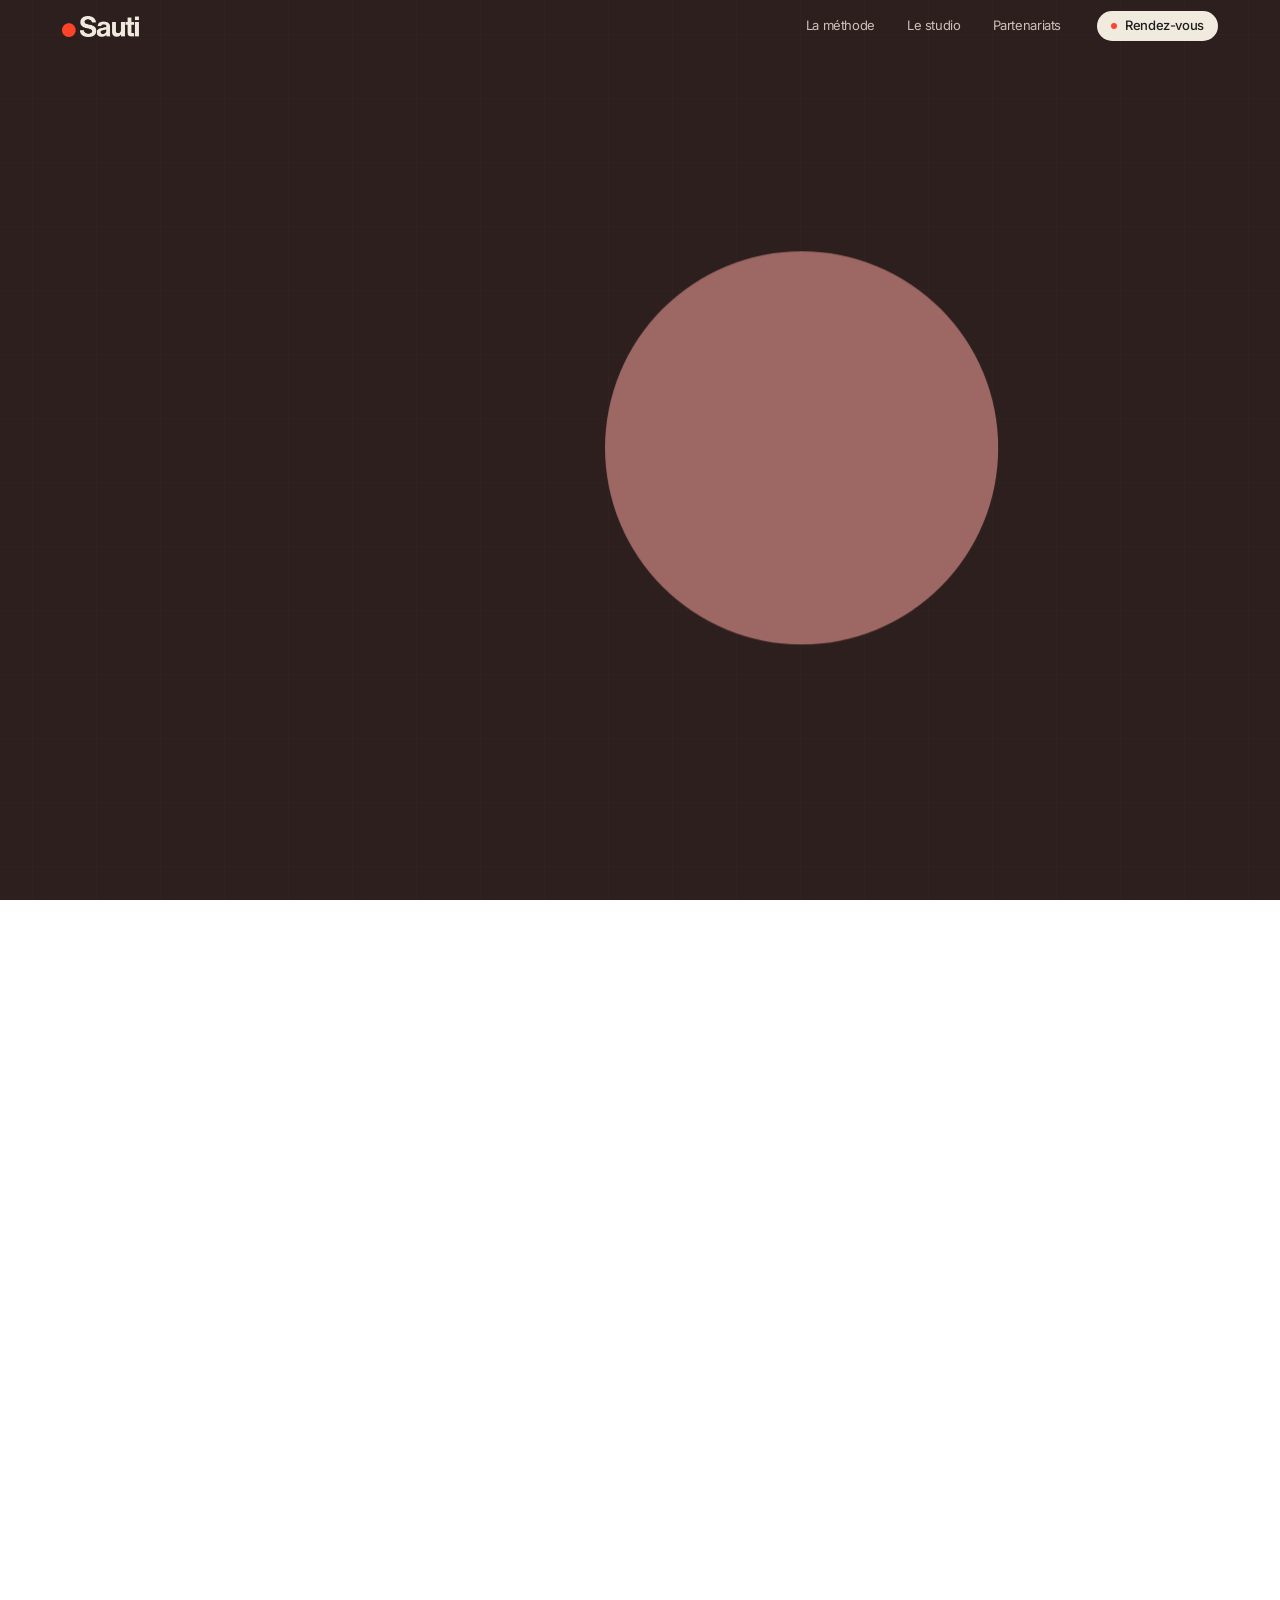
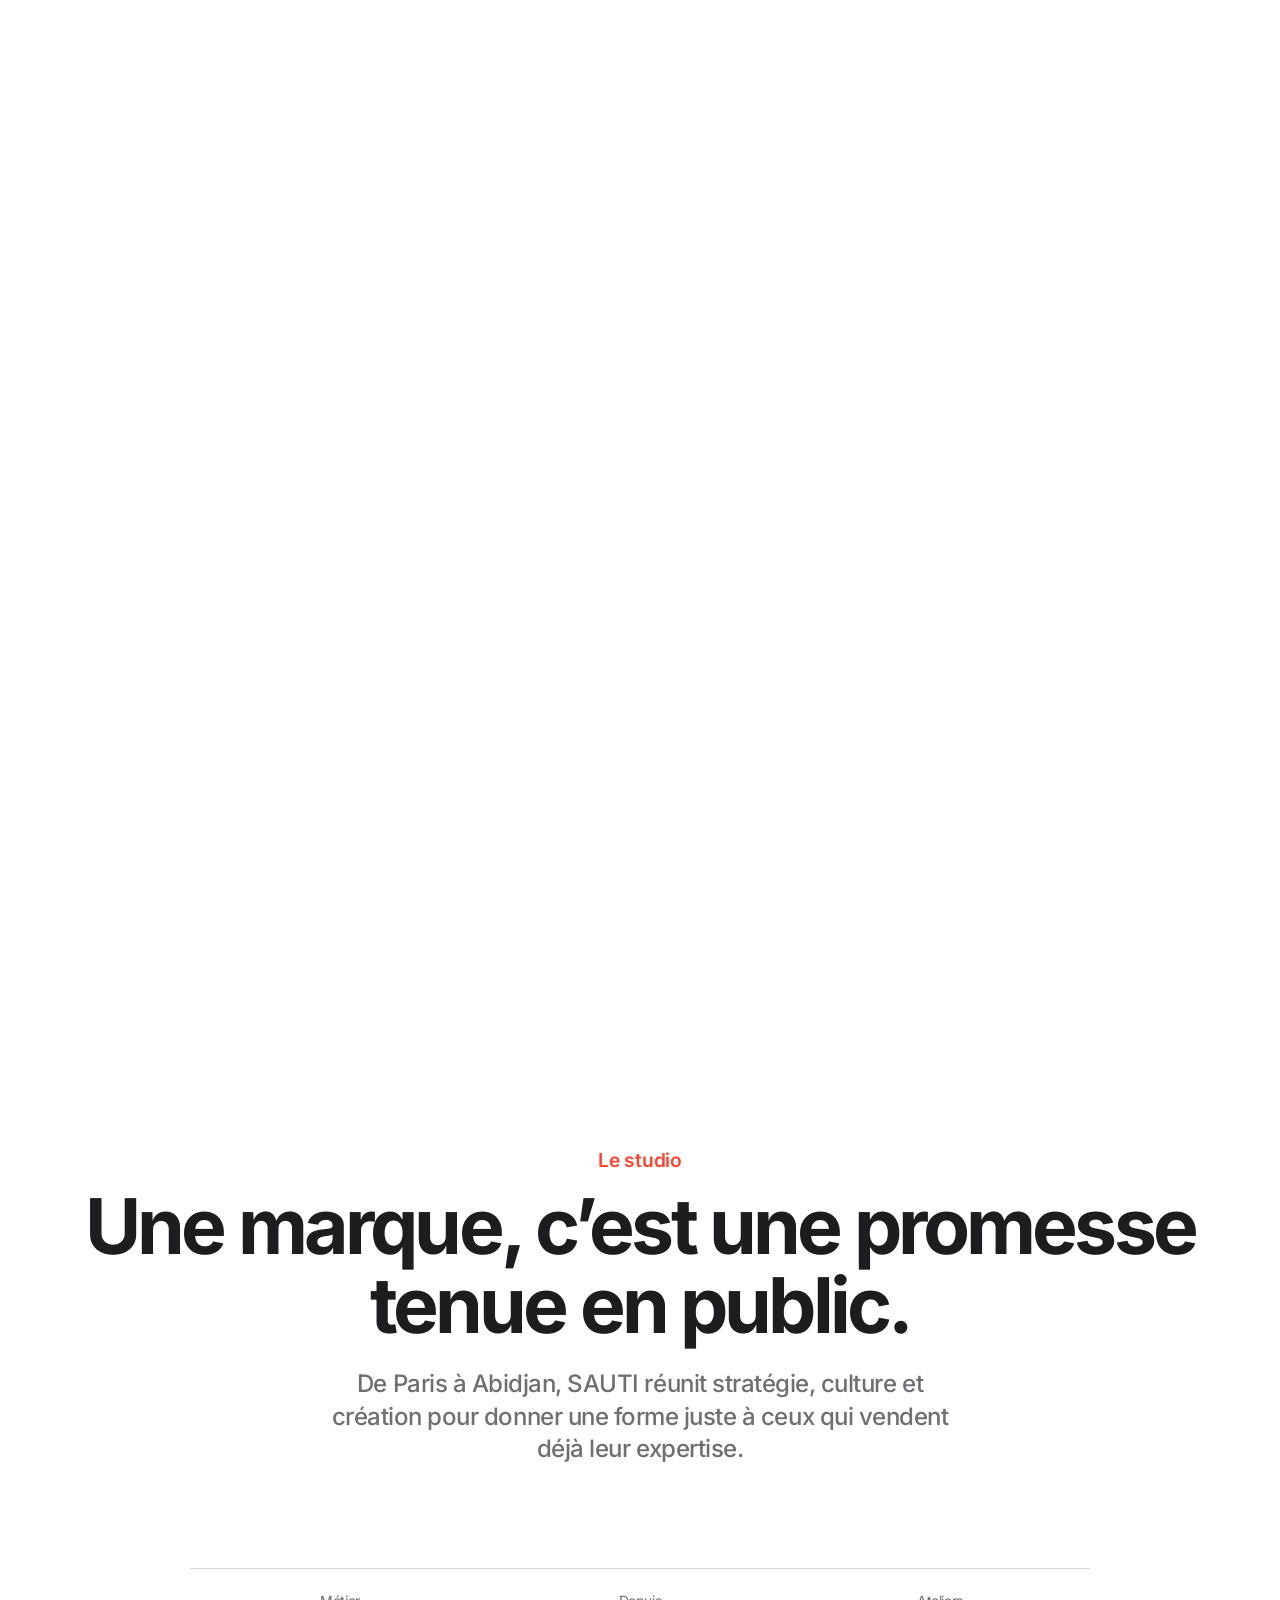
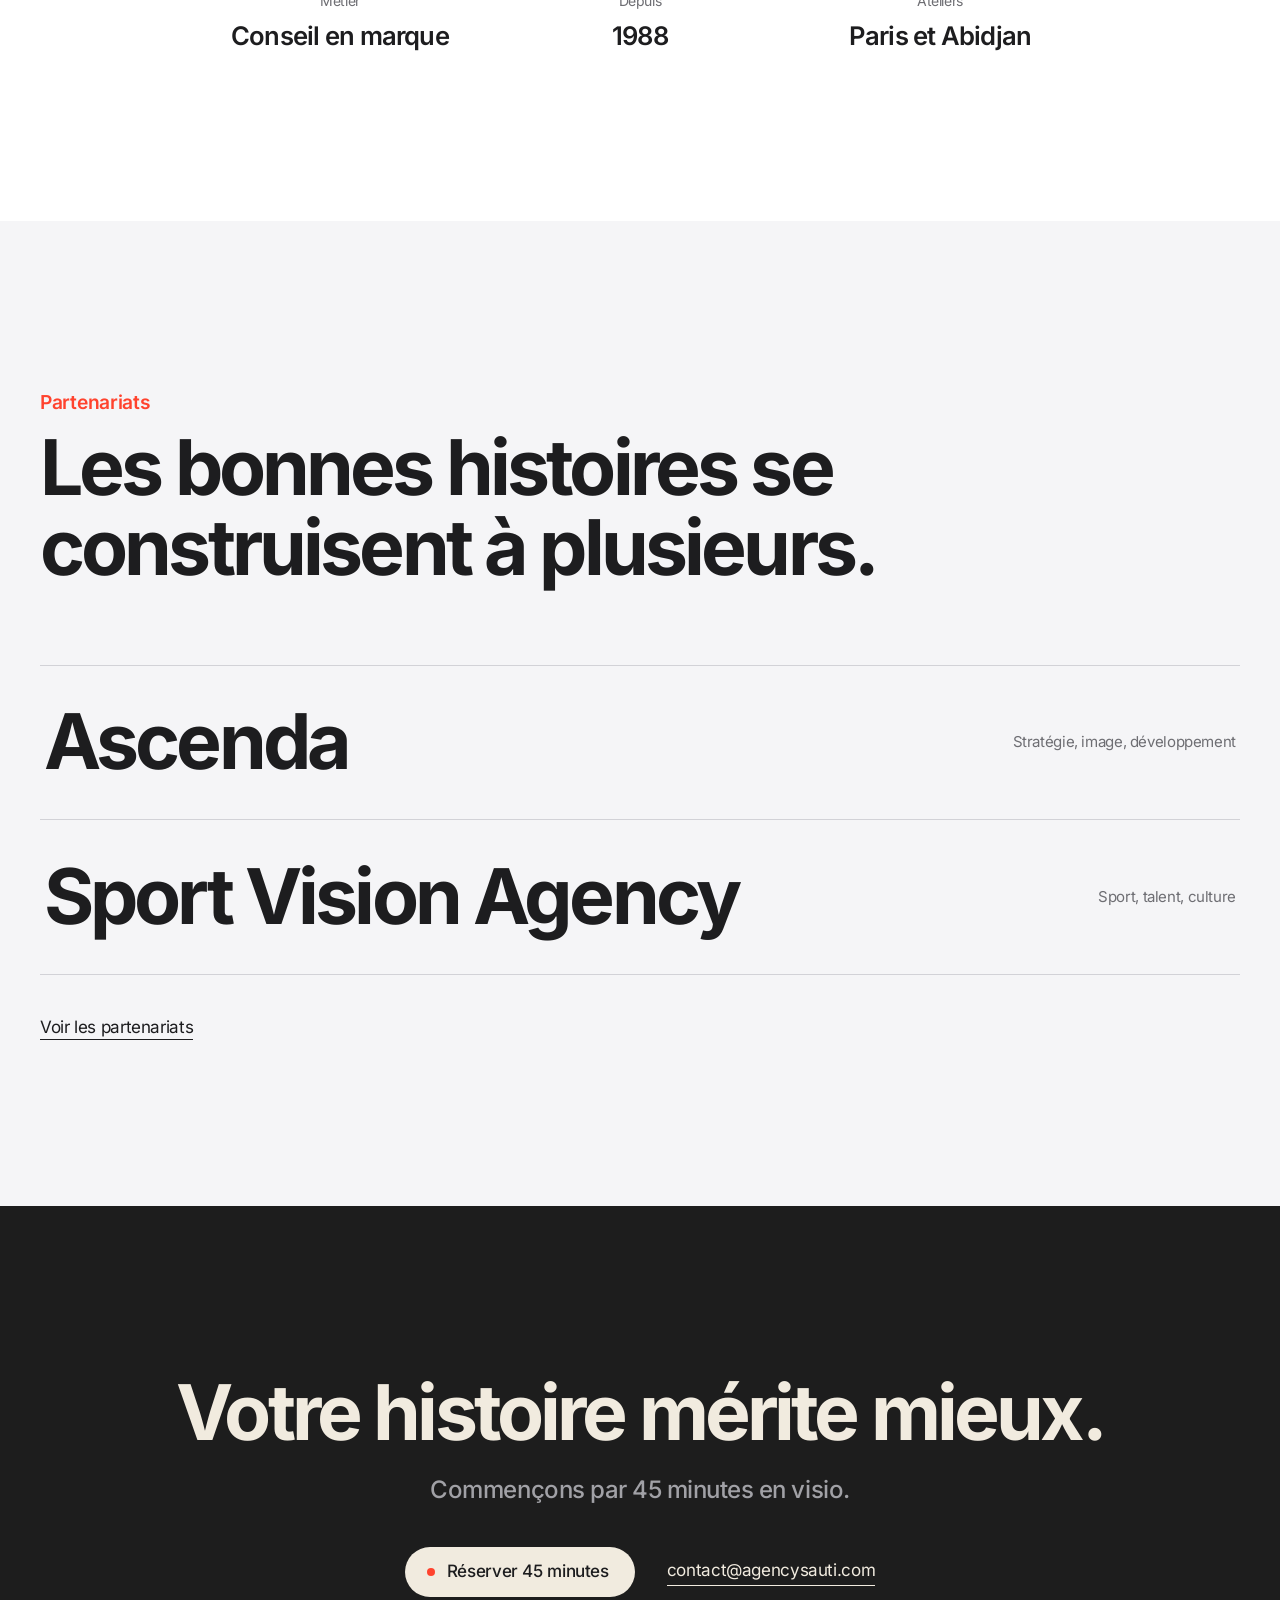
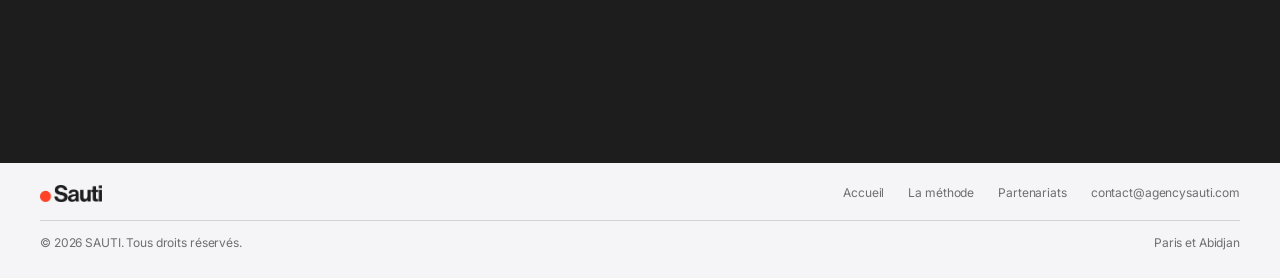
==== index.html @ 4bdcfc2d "Add files via upload" ====
<!doctype html>
<html lang="fr">
<head>
<meta charset="utf-8">
<meta name="viewport" content="width=device-width,initial-scale=1,viewport-fit=cover">
<title>SAUTI — Studio de marque, Paris et Abidjan</title>
<meta name="description" content="SAUTI aide les consultants, coachs, formateurs et indépendants qui vendent déjà à rendre leur image en ligne aussi forte que leur niveau réel.">
<meta name="theme-color" content="#1d1d1d">
<meta property="og:type" content="website">
<meta property="og:title" content="SAUTI — Studio de marque">
<meta property="og:description" content="Votre visibilité n’a pas rattrapé votre niveau réel. SAUTI comble l’écart.">
<meta property="og:image" content="og-image.jpg">
<link rel="icon" href="favicon.png" type="image/png">
<link rel="apple-touch-icon" href="apple-touch-icon.png">
<link rel="preload" as="font" type="font/woff2" href="inter-700.woff2" crossorigin>
<link rel="preload" as="font" type="font/woff2" href="inter-600.woff2" crossorigin>
<link rel="stylesheet" href="style.css">
<script>if(!matchMedia('(prefers-reduced-motion: reduce)').matches)document.documentElement.classList.add('motion')</script>
</head>
<body>
<a class="skip" href="#contenu">Aller au contenu</a>
<header class="nav is-clear" id="nav">
  <div class="nav-in">
    <a class="brand" href="index.html" aria-label="SAUTI, accueil">
      <img class="on-dark" src="logo-cream.png" width="565" height="155" alt="">
      <img class="on-light" src="logo-dark.png" width="565" height="155" alt="">
    </a>
    <nav class="links" aria-label="Navigation principale">
      <a href="#methode">La méthode</a>
      <a href="#studio">Le studio</a>
      <a href="partenariats.html">Partenariats</a>
    </nav>
    <a class="nav-cta" href="#contact"><span>Rendez-vous</span></a>
    <button class="burger" id="burger" type="button" aria-expanded="false" aria-controls="menu" aria-label="Ouvrir le menu"><i></i><i></i></button>
  </div>
</header>
<div class="menu" id="menu" aria-label="Menu">
  <a href="#methode">La méthode</a>
  <a href="#studio">Le studio</a>
  <a href="partenariats.html">Partenariats</a>
  <a href="#contact">Contact</a>
  <a class="menu-cta" href="mailto:contact@agencysauti.com?subject=R%C3%A9server%2045%20minutes%20avec%20SAUTI">Réserver 45 minutes</a>
</div>

<main id="contenu">
  <section class="story" id="story" data-nav="dark" aria-label="L’histoire SAUTI">
    <div class="stage" id="stage">
      <div class="fx grid-l" id="gridL" aria-hidden="true"></div>
      <div class="fx grid-d" id="gridD" aria-hidden="true"></div>
      <div class="fx rings" id="rings" aria-hidden="true"><svg viewBox="0 0 100 100"><circle cx="50" cy="50" r="49"/><circle cx="50" cy="50" r="40"/><circle cx="58" cy="44" r="31"/></svg></div>
      <div class="dot" id="dot" aria-hidden="true"></div>

      <div class="scene s-intro" data-scene="intro">
        <h1><span class="ln">Votre visibilité</span> <span class="ln">n’a pas rattrapé</span> <span class="ln">votre niveau réel<span class="anchor period" data-anchor="intro" aria-hidden="true"></span><span class="sr">.</span></span></h1>
        <p class="intro-sub">SAUTI, studio de marque pour les experts qui vendent déjà.</p>
        <p class="hint" aria-hidden="true">Faites défiler</p>
      </div>

      <div class="scene s-red" data-scene="red">
        <div class="lines">
          <p class="line" data-line="1">Vous vendez bien, par recommandation.</p>
          <p class="line" data-line="2">Mais en ligne, votre nom ne dit rien.</p>
        </div>
      </div>

      <div class="scene s-who" data-scene="who">
        <div class="who">
          <div>
            <h2>Pour qui c’est fait&nbsp;?</h2>
            <p class="who-note"><b>Vous vendez déjà.</b> Souvent 3&nbsp;000&nbsp;€ et plus par mission. Il manque une image à la hauteur.</p>
          </div>
          <ul class="who-list">
            <li><span class="anchor mark" data-anchor="who"></span>Consultants</li>
            <li><span class="anchor mark" data-anchor="who"></span>Freelances</li>
            <li><span class="anchor mark" data-anchor="who"></span>Coachs</li>
            <li><span class="anchor mark" data-anchor="who"></span>Formateurs</li>
            <li><span class="anchor mark" data-anchor="who"></span>Solopreneurs</li>
          </ul>
        </div>
      </div>

      <div class="scene s-method" data-scene="method" id="methode">
        <div class="method">
          <div>
            <h2>La méthode.</h2>
            <div class="st-wrap">
              <div class="st"><span class="k">Étape 1 sur 6</span><h3>Diagnostic</h3><p>On mesure l’écart entre votre niveau réel et ce que l’on voit de vous en ligne.</p></div>
              <div class="st"><span class="k">Étape 2 sur 6</span><h3>Message et voix</h3><p>Ce que vous faites, pour qui, et pourquoi vous. Avec vos mots.</p></div>
              <div class="st"><span class="k">Étape 3 sur 6</span><h3>Construction</h3><p>Identité, site, supports. Chaque élément porte ce message.</p></div>
              <div class="st"><span class="k">Étape 4 sur 6</span><h3>Production et diffusion</h3><p>Images, films, contenus. Publiés là où vos futurs clients vous cherchent.</p></div>
              <div class="st"><span class="k">Étape 5 sur 6</span><h3>Mesure</h3><p>On suit ce qui fonctionne. On corrige ce qui ne fonctionne pas.</p></div>
              <div class="st"><span class="k">Étape 6 sur 6</span><h3>Conversion</h3><p>La visibilité devient des rendez-vous avec les bonnes personnes.</p></div>
            </div>
          </div>
          <div class="wheel" aria-hidden="true">
            <svg viewBox="0 0 200 200" id="wheel"></svg>
            <div class="hub"><span class="anchor" data-anchor="hub"></span><span>Sauti</span></div>
          </div>
        </div>
      </div>

      <div class="scene s-call" data-scene="call">
        <h2>On en parle&nbsp;?</h2>
        <p>45 minutes en visio pour regarder votre situation et voir si SAUTI est la bonne réponse.</p>
        <a class="pill ink" href="mailto:contact@agencysauti.com?subject=R%C3%A9server%2045%20minutes%20avec%20SAUTI"><span class="bdot anchor" data-anchor="call"></span>Réserver 45 minutes</a>
      </div>

      <div class="scene s-end" data-scene="end">
        <div class="endmark">
          <span class="anchor" data-anchor="end"></span>
          <img src="logo-word-dark.png" width="434" height="155" alt="SAUTI">
        </div>
        <p class="end-meta"><span>Brand specialist consulting</span><span>Paris et Abidjan</span></p>
      </div>
    </div>
  </section>

  <section class="sec white center" id="studio" data-nav="light" aria-labelledby="studio-t">
    <div class="sec-in">
      <p class="kicker">Le studio</p>
      <h2 class="big" id="studio-t">Une marque, c’est une promesse tenue en public.</h2>
      <p class="lead">De Paris à Abidjan, SAUTI réunit stratégie, culture et création pour donner une forme juste à ceux qui vendent déjà leur expertise.</p>
      <dl class="facts">
        <div><dt>Métier</dt><dd>Conseil en marque</dd></div>
        <div><dt>Depuis</dt><dd>1988</dd></div>
        <div><dt>Ateliers</dt><dd>Paris et Abidjan</dd></div>
      </dl>
    </div>
  </section>

  <section class="sec grey" data-nav="light" aria-labelledby="part-t">
    <div class="sec-in">
      <p class="kicker">Partenariats</p>
      <h2 class="big" id="part-t">Les bonnes histoires se construisent à plusieurs.</h2>
      <div class="p-rows">
        <a class="p-row" href="partenariats.html#ascenda"><span class="name">Ascenda</span><span class="role">Stratégie, image, développement</span></a>
        <a class="p-row" href="partenariats.html#sport-vision-agency"><span class="name">Sport Vision Agency</span><span class="role">Sport, talent, culture</span></a>
      </div>
      <p class="sec-foot"><a class="link" href="partenariats.html">Voir les partenariats</a></p>
    </div>
  </section>

  <section class="sec dark center" id="contact" data-nav="dark" aria-labelledby="cta-t">
    <div class="sec-in">
      <h2 class="big" id="cta-t">Votre histoire mérite mieux.</h2>
      <p class="lead">Commençons par 45 minutes en visio.</p>
      <div class="cta-actions">
        <a class="pill cream" href="mailto:contact@agencysauti.com?subject=R%C3%A9server%2045%20minutes%20avec%20SAUTI"><span class="bdot"></span>Réserver 45 minutes</a>
        <a class="link" href="mailto:contact@agencysauti.com">contact@agencysauti.com</a>
      </div>
    </div>
  </section>
</main>

<footer class="foot" data-nav="light">
  <div class="foot-in">
    <div class="foot-top">
      <a href="index.html" aria-label="SAUTI, accueil"><img src="logo-dark.png" width="565" height="155" alt="SAUTI" loading="lazy"></a>
      <div class="foot-links"><a href="index.html">Accueil</a><a href="#methode">La méthode</a><a href="partenariats.html">Partenariats</a><a href="mailto:contact@agencysauti.com">contact@agencysauti.com</a></div>
    </div>
    <div class="foot-bot"><span>© <span class="year">2026</span> SAUTI. Tous droits réservés.</span><span>Paris et Abidjan</span></div>
  </div>
</footer>
<script src="script.js" defer></script>
</body>
</html>
---- style.css ----
@font-face{font-family:"Inter";font-style:normal;font-weight:400;font-display:swap;src:url("inter-400.woff2") format("woff2")}
@font-face{font-family:"Inter";font-style:normal;font-weight:500;font-display:swap;src:url("inter-500.woff2") format("woff2")}
@font-face{font-family:"Inter";font-style:normal;font-weight:600;font-display:swap;src:url("inter-600.woff2") format("woff2")}
@font-face{font-family:"Inter";font-style:normal;font-weight:700;font-display:swap;src:url("inter-700.woff2") format("woff2")}
:root{
  --char:#1d1d1d;
  --red:#d6392b;
  --cream:#f1ebdf;
  --ink:#1d1d1f;
  --grey:#f5f5f7;
  --white:#fff;
  --orange:#ff432e;
  --sub:#6e6e73;
  --sub-d:#a1a1a6;
  --line:#d2d2d7;
  --pad:max(22px,env(safe-area-inset-left));
  --max:1200px;
  --nav:52px;
  --ease:cubic-bezier(.22,.8,.2,1);
  --font:-apple-system,BlinkMacSystemFont,"SF Pro Display","SF Pro Text","Inter","Helvetica Neue",Arial,sans-serif;
}
*,*::before,*::after{box-sizing:border-box}
html{-webkit-text-size-adjust:100%;scroll-padding-top:var(--nav)}
body{margin:0;background:var(--white);color:var(--ink);font-family:var(--font);font-size:17px;line-height:1.47;letter-spacing:-.022em;-webkit-font-smoothing:antialiased;-moz-osx-font-smoothing:grayscale;text-rendering:optimizeLegibility;overflow-x:clip}
body.menu-open{overflow:hidden}
img{display:block;max-width:100%}
a{color:inherit;text-decoration:none}
button{font:inherit;color:inherit;background:none;border:0;padding:0;cursor:pointer}
h1,h2,h3,p,ul,ol{margin:0}
ul,ol{padding:0;list-style:none}
:focus-visible{outline:2px solid var(--orange);outline-offset:4px;border-radius:4px}
.skip{position:absolute;left:12px;top:-60px;z-index:100;background:var(--ink);color:var(--white);padding:10px 16px;font-size:15px;border-radius:8px}
.skip:focus{top:12px}
.sr{position:absolute;width:1px;height:1px;overflow:hidden;clip:rect(0 0 0 0);white-space:nowrap}

.nav{position:fixed;inset:0 0 auto;z-index:60;height:var(--nav);color:var(--cream);transition:color .4s var(--ease),background-color .4s var(--ease)}
.nav::after{content:"";position:absolute;inset:auto 0 0;height:1px;background:currentColor;opacity:0;transition:opacity .4s}
.nav.is-scrolled{background:rgba(29,29,29,.72);-webkit-backdrop-filter:saturate(180%) blur(20px);backdrop-filter:saturate(180%) blur(20px)}
.nav.is-scrolled::after{opacity:.1}
.nav.is-light{color:var(--ink)}
.nav.is-light.is-scrolled{background:rgba(255,255,255,.74)}
.nav.is-clear,.nav.is-clear.is-scrolled,.nav.is-light.is-clear.is-scrolled{background:transparent;-webkit-backdrop-filter:none;backdrop-filter:none}
.nav.is-clear::after{opacity:0}
.nav-in{max-width:var(--max);height:100%;margin:0 auto;padding:0 var(--pad);display:flex;align-items:center;gap:36px}
.brand{position:relative;display:block;width:77px;height:21px;flex:none}
.brand img{position:absolute;inset:0;width:100%;height:100%;object-fit:contain;object-position:left center;transition:opacity .4s var(--ease)}
.brand .on-light{opacity:0}
.is-light .brand .on-light{opacity:1}
.is-light .brand .on-dark{opacity:0}
.links{display:flex;gap:32px;margin-left:auto;font-size:13px}
.links a{opacity:.8;transition:opacity .2s}
.links a:hover,.links a[aria-current=page]{opacity:1}
.links a[aria-current=page]{font-weight:600}
.nav-cta{display:inline-flex;align-items:center;gap:8px;height:30px;padding:0 14px;border-radius:15px;background:currentColor;font-size:13px;font-weight:500}
.nav-cta span{color:var(--char)}
.is-light .nav-cta span{color:var(--white)}
.nav-cta::before{content:"";width:6px;height:6px;border-radius:50%;background:var(--orange)}
.burger{display:none;width:44px;height:44px;margin-left:auto;margin-right:-12px;position:relative}
.burger i{position:absolute;left:13px;right:13px;height:1.5px;background:currentColor;transition:transform .4s var(--ease),top .4s var(--ease)}
.burger i:first-child{top:18px}
.burger i:last-child{top:25px}
.burger[aria-expanded=true] i:first-child{top:21.5px;transform:rotate(45deg)}
.burger[aria-expanded=true] i:last-child{top:21.5px;transform:rotate(-45deg)}
.menu{position:fixed;inset:0;z-index:55;background:var(--char);color:var(--cream);padding:calc(var(--nav) + 28px) var(--pad) 36px;display:flex;flex-direction:column;visibility:hidden;opacity:0;transition:opacity .35s var(--ease),visibility 0s linear .35s}
.menu-open .menu{visibility:visible;opacity:1;transition:opacity .35s var(--ease)}
.menu a{font-size:32px;font-weight:600;letter-spacing:-.035em;padding:10px 0;transform:translateY(-8px);opacity:0;transition:transform .45s var(--ease),opacity .45s var(--ease)}
.menu-open .menu a{transform:none;opacity:1}
.menu-open .menu a:nth-child(2){transition-delay:.04s}
.menu-open .menu a:nth-child(3){transition-delay:.08s}
.menu-open .menu a:nth-child(4){transition-delay:.12s}
.menu .menu-cta{margin-top:auto;font-size:19px;display:flex;align-items:center;gap:12px;letter-spacing:-.01em}
.menu .menu-cta::before{content:"";width:9px;height:9px;border-radius:50%;background:var(--orange)}
.menu-open .nav{color:var(--cream);background:transparent;-webkit-backdrop-filter:none;backdrop-filter:none}
.menu-open .nav::after{opacity:0}
.menu-open .nav .brand .on-light{opacity:0}
.menu-open .nav .brand .on-dark{opacity:1}

.pill{display:inline-flex;align-items:center;justify-content:center;gap:12px;height:50px;padding:0 26px 0 22px;border-radius:25px;font-size:17px;font-weight:500;white-space:nowrap;transition:transform .3s var(--ease),background-color .3s}
.pill:active{transform:scale(.97)}
.pill.ink{background:var(--ink);color:var(--white)}
.pill.ink:hover{background:#000}
.pill.cream{background:var(--cream);color:var(--ink)}
.pill.cream:hover{background:var(--white)}
.pill .bdot{width:8px;height:8px;border-radius:50%;background:var(--orange);flex:none}
.link{color:inherit;font-size:17px;white-space:nowrap;border-bottom:1px solid currentColor;padding-bottom:2px;transition:opacity .2s}
.link:hover{opacity:.65}

.story{position:relative;color:var(--cream)}
.stage{position:relative}
.dot,.fx{display:none}
.scene{position:relative;min-height:100svh;display:flex;align-items:center;justify-content:center;padding:calc(var(--nav) + 48px) var(--pad) 72px;background:var(--bg,var(--char));color:var(--fg,var(--cream))}
.s-intro{--bg:var(--char)}
.s-red{--bg:var(--red);--fg:#fff}
.s-who{--bg:var(--char)}
.s-method{--bg:var(--cream);--fg:var(--ink)}
.s-call{--bg:var(--cream);--fg:var(--ink)}
.s-end{--bg:var(--cream);--fg:var(--ink)}
.anchor{display:inline-block;border-radius:50%;background:var(--orange)}

.s-intro{flex-direction:column;text-align:center}
.s-intro h1{font-size:clamp(42px,7.6vw,112px);line-height:1;letter-spacing:-.05em;font-weight:700;max-width:12ch}
.s-intro h1 .ln{display:block}
.s-intro .period{width:.19em;height:.19em;margin-left:.05em;vertical-align:baseline}
.s-intro .intro-sub{margin-top:clamp(24px,3vw,36px);font-size:clamp(17px,1.6vw,21px);color:var(--sub-d);letter-spacing:-.015em;max-width:34ch}
.hint{position:absolute;left:50%;bottom:28px;transform:translateX(-50%);display:flex;flex-direction:column;align-items:center;gap:10px;font-size:12px;color:var(--sub-d);letter-spacing:0}
.hint::after{content:"";width:1px;height:36px;background:linear-gradient(currentColor,transparent);animation:drip 2.2s var(--ease) infinite}
@keyframes drip{0%{transform:scaleY(0);transform-origin:top}45%{transform:scaleY(1);transform-origin:top}55%{transform:scaleY(1);transform-origin:bottom}100%{transform:scaleY(0);transform-origin:bottom}}

.s-red{text-align:left}
.s-red .lines{position:relative;width:min(100%,1000px)}
.s-red .line{font-size:clamp(40px,6.6vw,96px);line-height:1.02;letter-spacing:-.048em;font-weight:600}
.s-red .line+.line{margin-top:.6em}

.s-who .who{width:min(100%,var(--max));display:grid;grid-template-columns:1fr 1fr;gap:40px 64px;align-items:center}
.s-who h2{font-size:clamp(44px,6.4vw,92px);line-height:.98;letter-spacing:-.05em;font-weight:700}
.s-who .who-note{margin-top:28px;font-size:clamp(17px,1.5vw,20px);color:var(--sub-d);max-width:30ch}
.s-who .who-note b{color:var(--cream);font-weight:600}
.who-list li{display:flex;align-items:center;gap:22px;padding:clamp(10px,1.4vw,16px) 0;font-size:clamp(30px,3.8vw,54px);line-height:1.05;letter-spacing:-.04em;font-weight:600;transition:opacity .45s var(--ease),transform .45s var(--ease)}
.who-list .mark{width:14px;height:14px;flex:none}

.s-method{flex-direction:column}
.method{width:min(100%,var(--max));display:grid;grid-template-columns:5fr 6fr;gap:40px 64px;align-items:center}
.method h2{font-size:clamp(44px,6.4vw,92px);line-height:.98;letter-spacing:-.05em;font-weight:700}
.st-wrap{position:relative;margin-top:clamp(28px,4vw,48px)}
.st{padding:18px 0;border-top:1px solid rgba(29,29,31,.14)}
.st .k{font-size:14px;font-weight:600;color:var(--red);font-variant-numeric:tabular-nums}
.st h3{margin-top:6px;font-size:clamp(26px,2.8vw,40px);line-height:1.05;letter-spacing:-.04em;font-weight:600}
.st p{margin-top:10px;font-size:clamp(16px,1.3vw,19px);line-height:1.45;color:#5b5750;max-width:36ch}
.wheel{position:relative;width:min(100%,560px);aspect-ratio:1;justify-self:center}
.wheel svg{position:absolute;inset:0;width:100%;height:100%;overflow:visible}
.wheel .track{fill:none;stroke:rgba(29,29,31,.08);stroke-width:13}
.wheel .seg{fill:none;stroke:var(--orange);stroke-width:13;stroke-linecap:butt}
.wheel .seg:nth-child(odd){stroke:var(--red)}
.hub{position:absolute;left:21%;top:21%;width:58%;aspect-ratio:1;display:grid;place-items:center}
.hub .anchor{position:absolute;inset:0}
.hub span{position:relative;font-size:clamp(22px,2.6vw,36px);font-weight:700;letter-spacing:-.04em;color:var(--ink)}
.wl{position:absolute;transform:translate(-50%,-50%);font-size:clamp(11px,1vw,14px);font-weight:500;white-space:nowrap;color:var(--ink);transition:opacity .4s var(--ease)}
.wl b{font-weight:600;margin-right:4px}

.s-call{flex-direction:column;text-align:center}
.s-call h2{font-size:clamp(56px,11vw,168px);line-height:.95;letter-spacing:-.06em;font-weight:700}
.s-call p{margin:24px 0 36px;font-size:clamp(17px,1.6vw,21px);color:#5b5750;max-width:32ch}

.s-end{flex-direction:column;text-align:center}
.endmark{position:relative;width:clamp(240px,42vw,600px);aspect-ratio:565/155}
.endmark img{position:absolute;left:23.186%;top:0;width:76.814%;height:100%}
.endmark .anchor{position:absolute;left:0;bottom:0;width:17.876%;aspect-ratio:1}
.end-meta{margin-top:clamp(28px,3.4vw,44px);display:flex;gap:28px;font-size:14px;color:#5b5750;letter-spacing:0}

.motion .story{height:var(--story,820svh)}
.motion .stage{position:sticky;top:0;height:100svh;overflow:hidden;background:var(--char)}
.motion .scene{position:absolute;inset:0;min-height:0;background:none;opacity:0;visibility:hidden;will-change:opacity,transform}
.motion .anchor{background:transparent}
.motion .anchor.landed{background:var(--orange)}
.motion .dot{display:block;position:absolute;left:0;top:0;width:600px;height:600px;margin:-300px 0 0 -300px;border-radius:50%;background:var(--orange);z-index:2;pointer-events:none;opacity:0;transition:opacity .9s var(--ease) .2s}
.motion.ready .dot{opacity:1}
.motion .scene{z-index:3}
.motion .s-red{z-index:3}
.motion .fx{display:block;position:absolute;inset:0;pointer-events:none;z-index:1}
.grid-l{background-image:linear-gradient(rgba(241,235,223,.06) 1px,transparent 1px),linear-gradient(90deg,rgba(241,235,223,.06) 1px,transparent 1px);background-size:64px 64px;background-position:center}
.grid-d{background-image:linear-gradient(rgba(29,29,31,.06) 1px,transparent 1px),linear-gradient(90deg,rgba(29,29,31,.06) 1px,transparent 1px);background-size:64px 64px;background-position:center}
.rings svg{position:absolute;right:-18vmin;bottom:-30vmin;width:90vmin;height:90vmin;fill:none;stroke:rgba(255,255,255,.45);stroke-width:.6}
.motion .who-list li{opacity:.28}
.motion .who-list li.on{opacity:1;transform:translateX(6px)}
.motion .st-wrap{min-height:200px}
.motion .st{position:absolute;inset:0 0 auto;opacity:0;transform:translateY(14px);transition:opacity .45s var(--ease),transform .45s var(--ease)}
.motion .st.on{opacity:1;transform:none}
.motion .wl{opacity:.35}
.motion .wl.on{opacity:1}
.motion .s-intro h1 .ln{opacity:0;transform:translateY(.4em);transition:opacity 1s var(--ease),transform 1.1s var(--ease)}
.motion.ready .s-intro h1 .ln{opacity:1;transform:none}
.motion.ready .s-intro h1 .ln:nth-child(2){transition-delay:.08s}
.motion.ready .s-intro h1 .ln:nth-child(3){transition-delay:.16s}
.motion .intro-sub{opacity:0;transition:opacity 1s var(--ease) .5s}
.motion.ready .intro-sub{opacity:1}
.measuring .scene,.measuring .scene *{transform:none!important;transition:none!important}
.motion .s-red .line{position:absolute;left:0;top:50%;margin:0;transform:translateY(-50%)}
.motion .s-red .lines{height:3.2em;font-size:clamp(40px,6.6vw,96px)}
.motion .s-red .line{font-size:1em}

.sec{padding:clamp(96px,13vw,170px) var(--pad)}
.sec-in{max-width:var(--max);margin:0 auto}
.center{text-align:center}
.white{background:var(--white)}
.grey{background:var(--grey)}
.dark{background:var(--char);color:var(--cream)}
.kicker{font-size:clamp(17px,1.5vw,21px);font-weight:600;color:var(--orange);letter-spacing:-.015em;margin-bottom:12px}
.big{font-size:clamp(40px,6vw,80px);line-height:1.04;letter-spacing:-.05em;font-weight:700}
.lead{margin:22px auto 0;max-width:40ch;font-size:clamp(19px,1.9vw,24px);line-height:1.35;letter-spacing:-.02em;color:var(--sub);font-weight:500}
.dark .lead{color:var(--sub-d)}
.studio-art{margin:clamp(56px,8vw,104px) auto 0;width:min(100%,760px)}
.studio-art img{width:100%;height:auto}
.facts{margin:clamp(64px,8vw,104px) auto 0;max-width:900px;display:grid;grid-template-columns:repeat(3,1fr);border-top:1px solid var(--line)}
.facts div{padding:22px 12px 0}
.facts dt{font-size:14px;color:var(--sub)}
.facts dd{margin:6px 0 0;font-size:clamp(21px,2vw,28px);font-weight:600;letter-spacing:-.03em}
.p-rows{margin-top:clamp(48px,6vw,80px);border-top:1px solid var(--line)}
.p-row{display:flex;justify-content:space-between;align-items:center;gap:24px;padding:clamp(24px,3vw,40px) 4px;border-bottom:1px solid var(--line)}
.p-row .name{font-size:clamp(36px,6vw,88px);line-height:1;letter-spacing:-.05em;font-weight:700;transition:transform .5s var(--ease)}
.p-row .name::after{content:"";display:inline-block;width:.16em;height:.16em;margin-left:.06em;border-radius:50%;background:var(--orange);transform:scale(0);transition:transform .45s var(--ease)}
.p-row:hover .name{transform:translateX(10px)}
.p-row:hover .name::after{transform:scale(1)}
.p-row .role{font-size:15px;color:var(--sub);text-align:right}
.sec-foot{margin-top:40px}
.cta-actions{margin-top:40px;display:flex;flex-wrap:wrap;gap:16px 32px;align-items:center;justify-content:center}

.foot{background:var(--grey);color:var(--sub);font-size:12px;line-height:1.4;letter-spacing:-.01em;padding:22px var(--pad) 26px}
.foot-in{max-width:var(--max);margin:0 auto}
.foot-top{display:flex;flex-wrap:wrap;align-items:center;justify-content:space-between;gap:16px;padding-bottom:18px;border-bottom:1px solid var(--line)}
.foot-top img{width:62px;height:auto}
.foot-links{display:flex;flex-wrap:wrap;gap:8px 24px}
.foot a:hover{color:var(--ink)}
.foot-bot{display:flex;flex-wrap:wrap;justify-content:space-between;gap:8px;padding-top:14px}

.p-hero{padding:calc(var(--nav) + clamp(80px,12vw,160px)) var(--pad) clamp(64px,8vw,112px);background:var(--white)}
.p-hero h1{font-size:clamp(52px,10vw,144px);line-height:.94;letter-spacing:-.055em;font-weight:700}
.p-hero h1 .anchor{width:.17em;height:.17em;margin-left:.04em}
.partner{padding:clamp(80px,11vw,150px) var(--pad)}
.partner-grid{max-width:var(--max);margin:0 auto;display:grid;grid-template-columns:4fr 8fr;gap:32px 48px;align-items:start}
.partner .tag{font-size:15px;font-weight:500;color:var(--sub);padding-top:16px}
.partner.dark .tag{color:var(--sub-d)}
.partner h2{font-size:clamp(48px,8vw,120px);line-height:.94;letter-spacing:-.055em;font-weight:700}
.partner-cols{margin-top:clamp(36px,5vw,60px);display:grid;grid-template-columns:1fr 1fr;gap:32px 48px}
.partner-cols p{font-size:clamp(18px,1.5vw,21px);line-height:1.45;max-width:38ch}
.partner-cols dl{margin:0;border-top:1px solid var(--line)}
.partner-cols dl div{display:flex;justify-content:space-between;gap:16px;padding:13px 0;border-bottom:1px solid var(--line);font-size:16px}
.dark .partner-cols dl,.dark .partner-cols dl div{border-color:rgba(241,235,223,.16)}
.partner-cols dt{color:var(--sub)}
.dark .partner-cols dt{color:var(--sub-d)}
.partner-cols dd{margin:0;text-align:right}
.partner .link{display:inline-block;margin-top:32px}

@media (max-width:900px){
  .s-who .who,.method{grid-template-columns:1fr}
  .s-who .who{gap:28px}
  .method{gap:20px;align-content:center}
  .wheel{width:min(64vw,44svh);order:2}
  .method>div:first-child{display:contents}
  .method h2{order:1}
  .st-wrap{order:3;margin-top:0}
  .wl{display:none}
  .motion .st-wrap{min-height:150px}
  .facts{grid-template-columns:1fr}
  .facts div{padding:16px 0;border-bottom:1px solid var(--line)}
  .partner-grid,.partner-cols{grid-template-columns:1fr}
  .partner .tag{padding-top:0}
}
@media (max-width:820px){
  .links,.nav-cta{display:none}
  .burger{display:block}
}
@media (max-width:600px){
  .s-who h2,.method h2{font-size:clamp(40px,11vw,56px)}
  .who-list li{font-size:clamp(28px,8.4vw,40px);gap:16px;padding:8px 0}
  .who-list .mark{width:11px;height:11px}
  .s-who .who-note{margin-top:20px}
  .st h3{font-size:26px}
  .p-row{flex-direction:column;align-items:start;gap:8px}
  .p-row .role{text-align:left}
  .pill{width:100%}
  .cta-actions{flex-direction:column}
  .end-meta{flex-direction:column;gap:6px}
}
@media (prefers-reduced-motion:reduce){
  *,*::before,*::after{transition-duration:.01ms!important;animation:none!important}
}
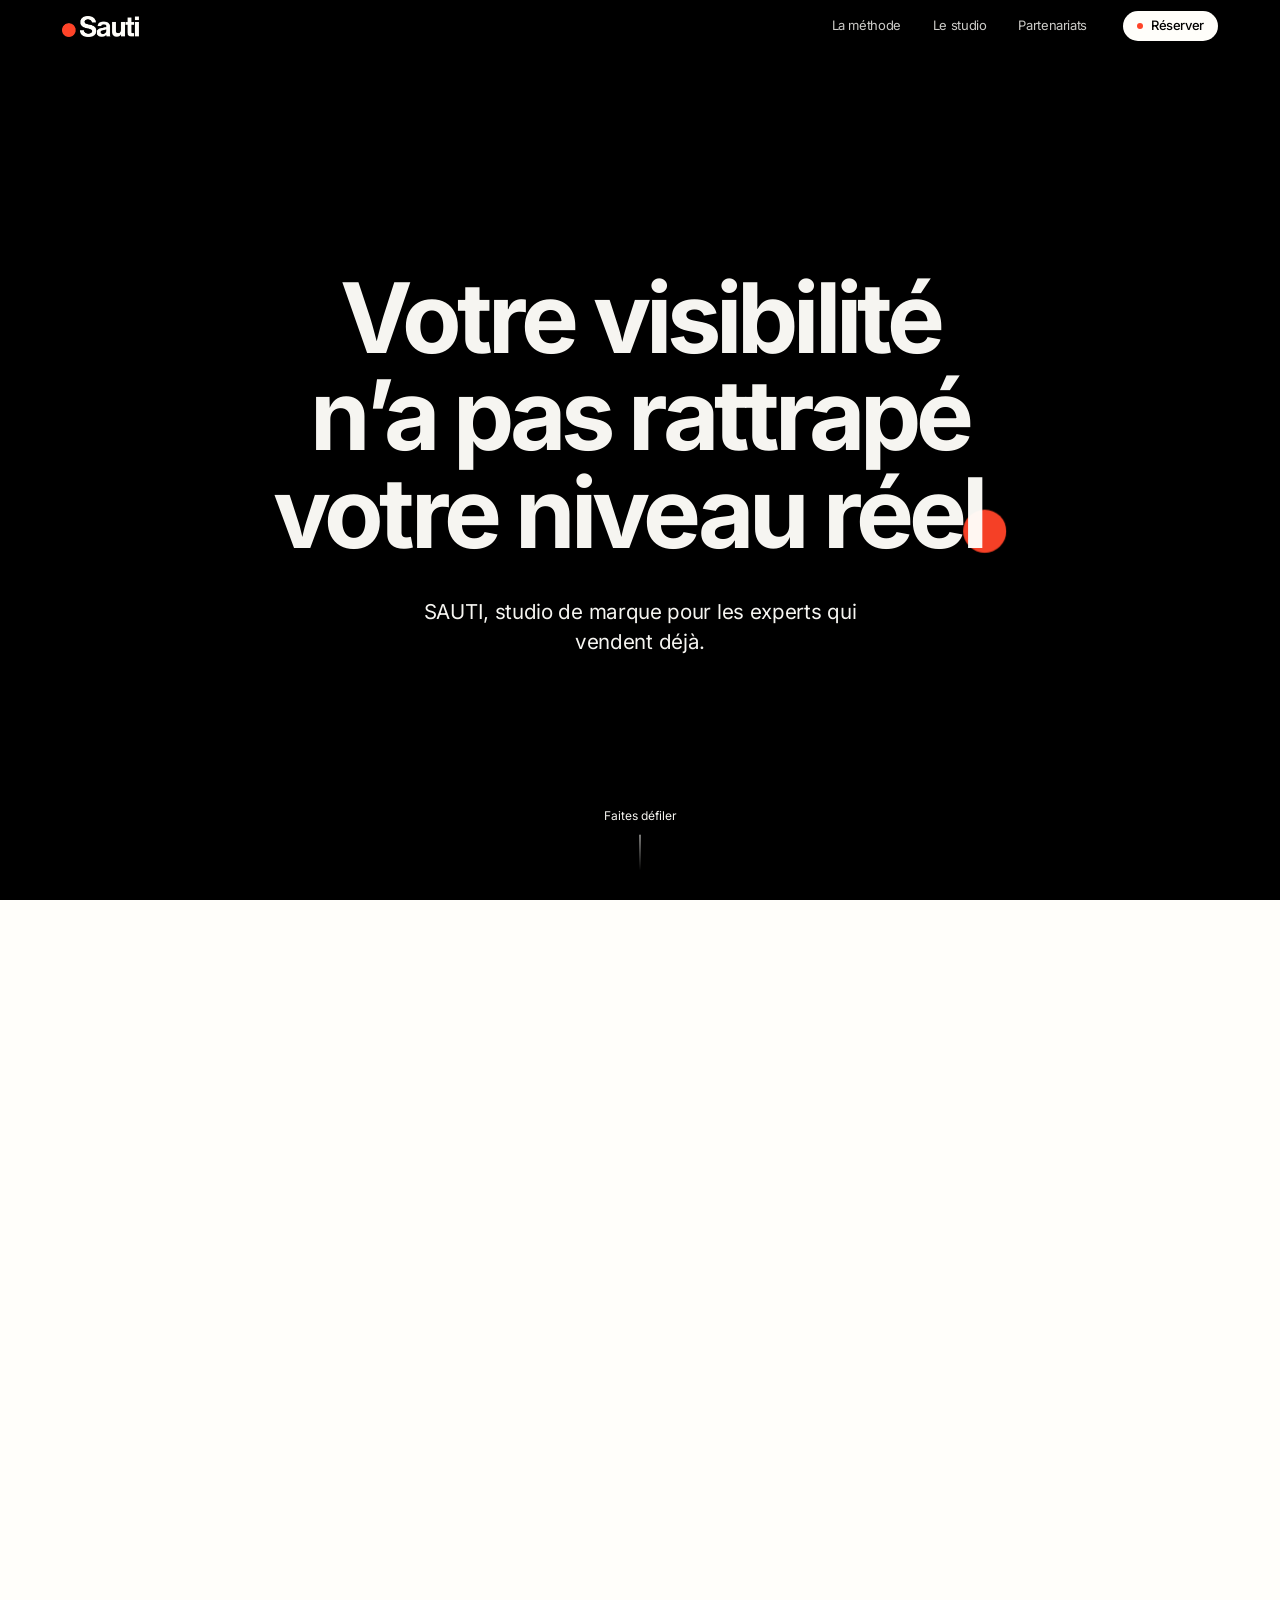
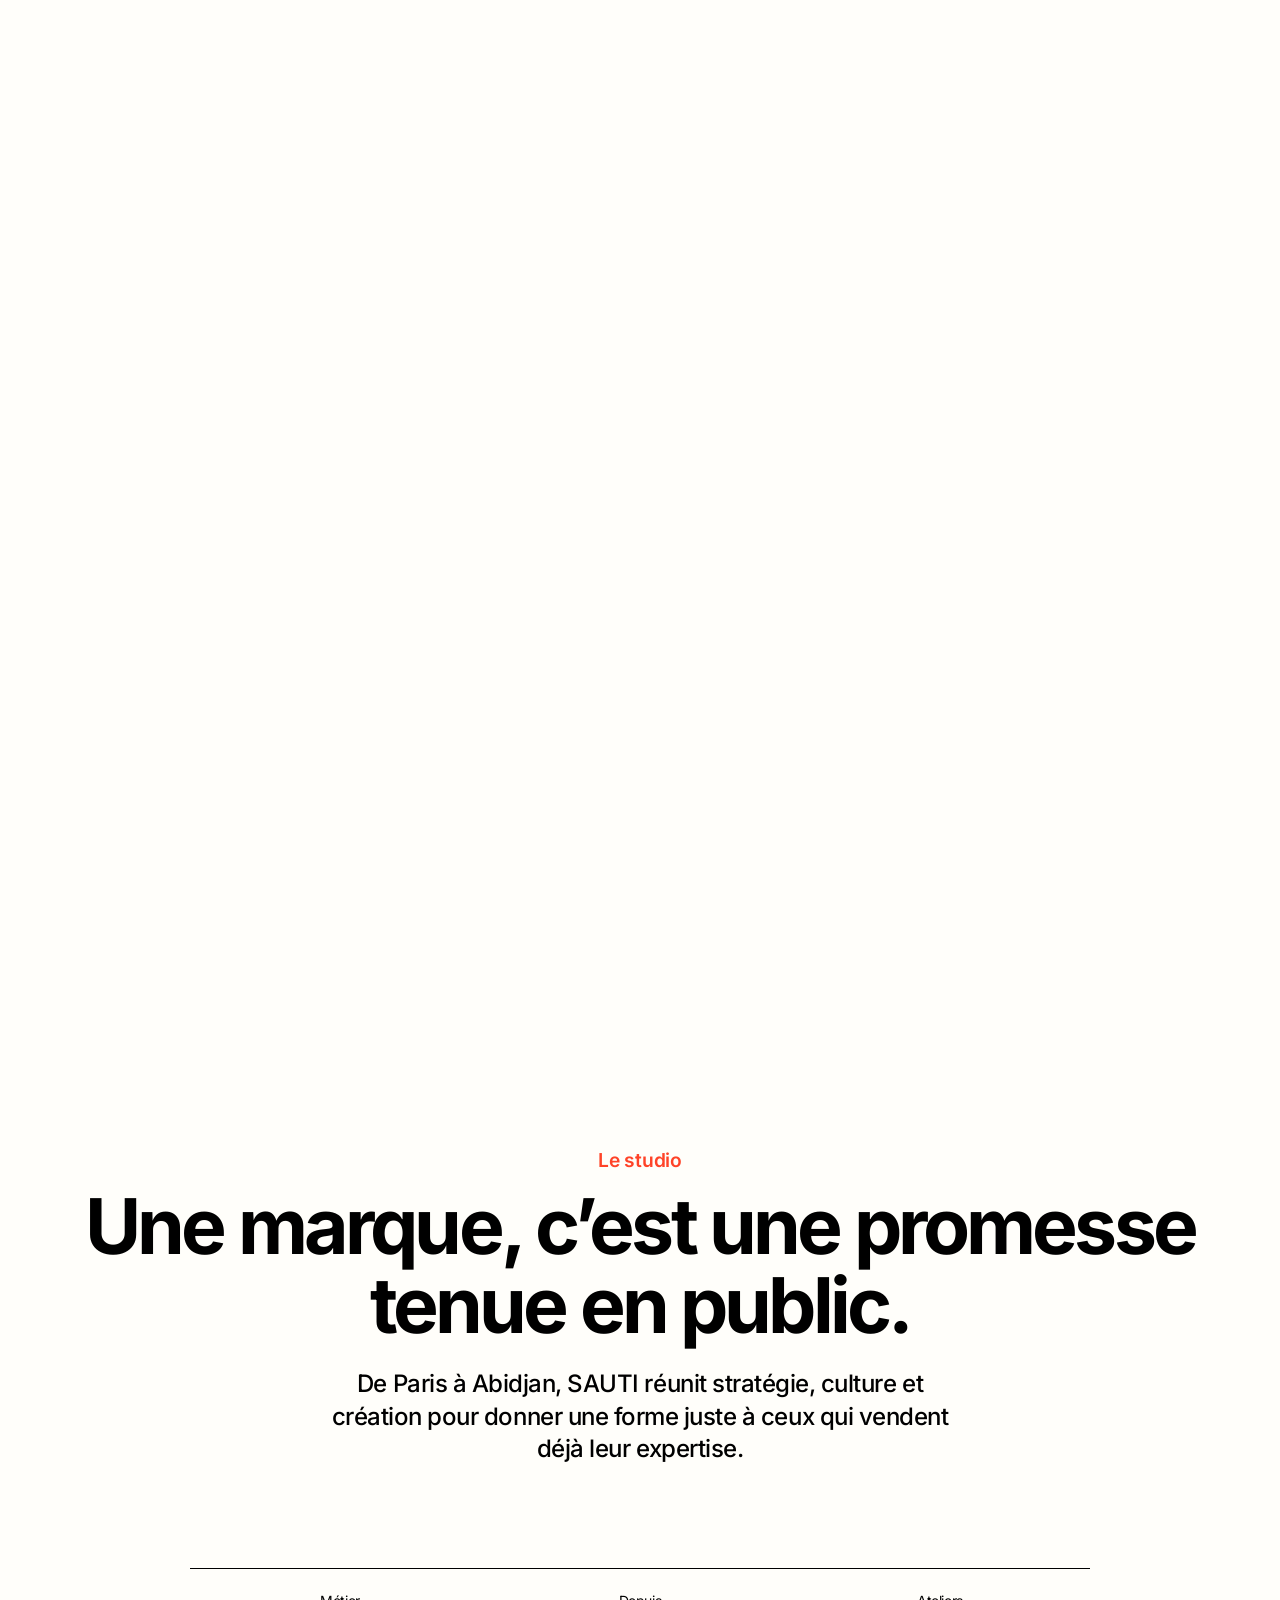
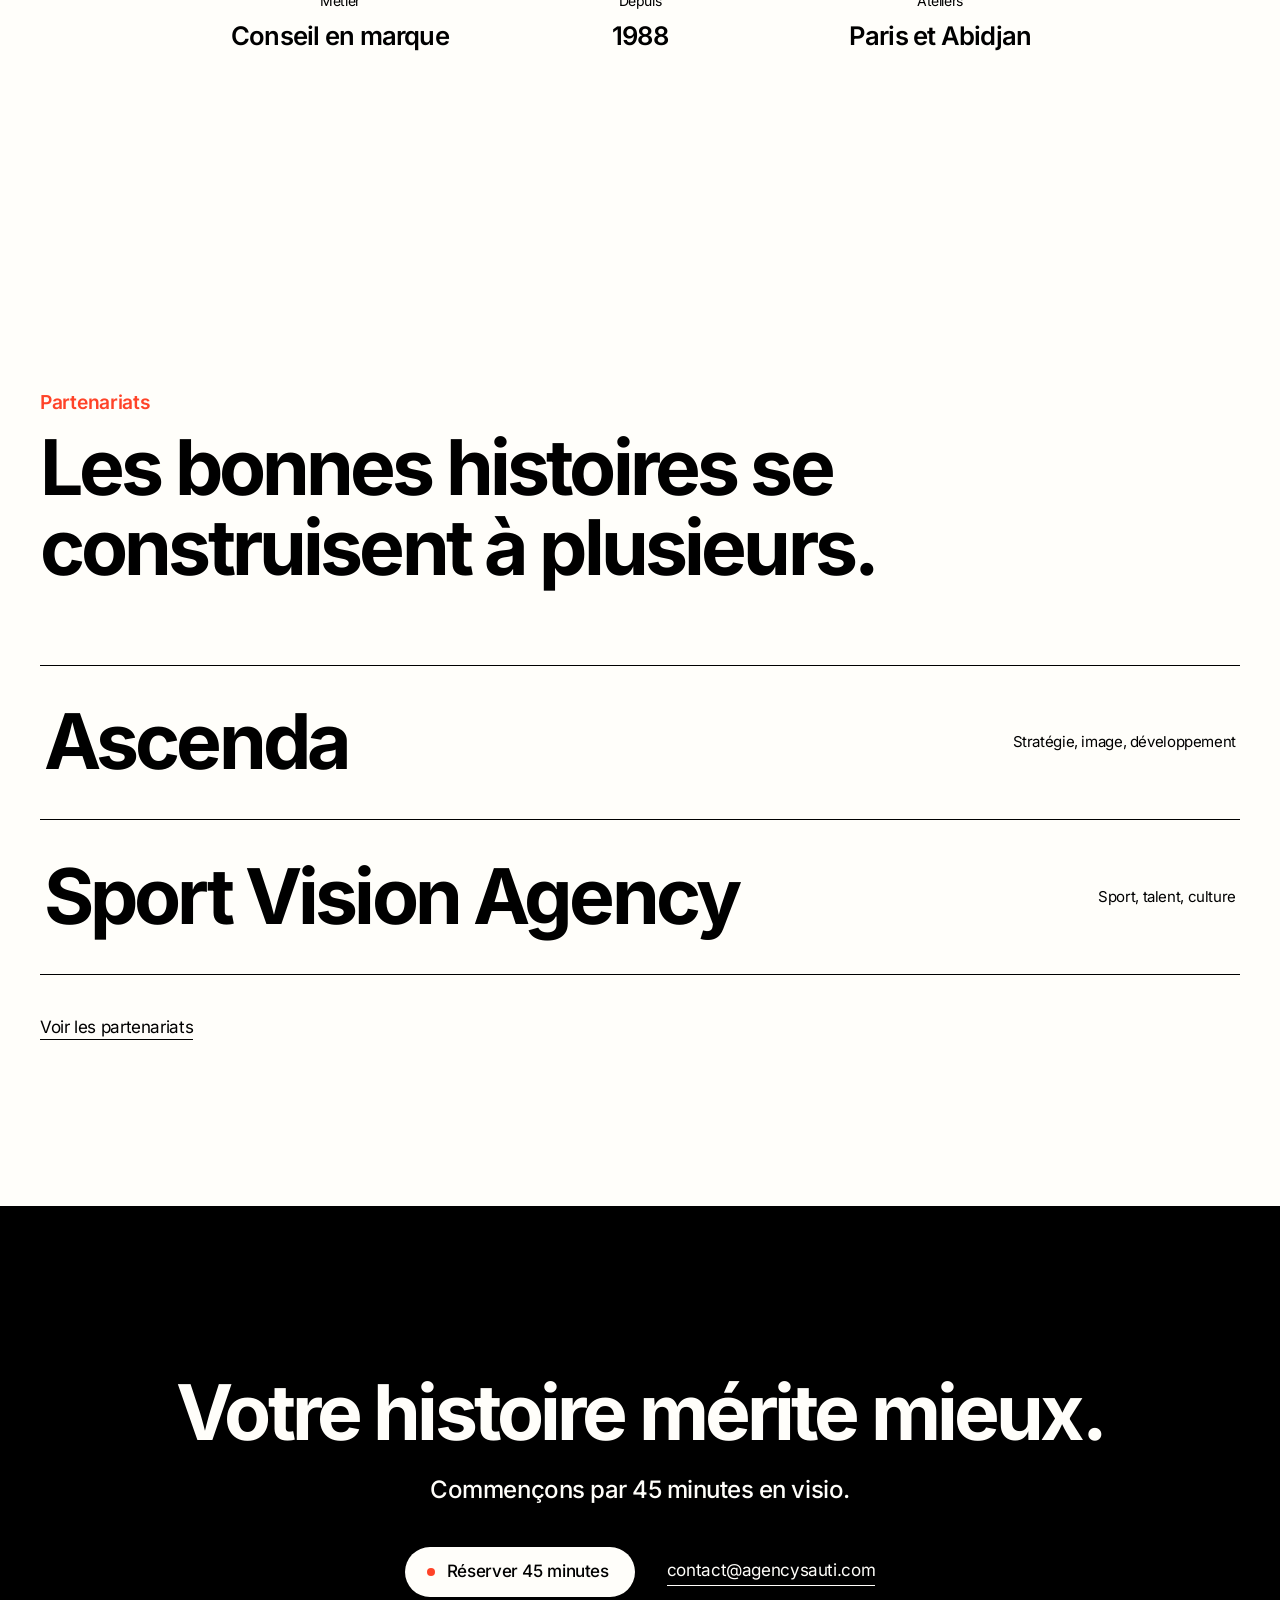
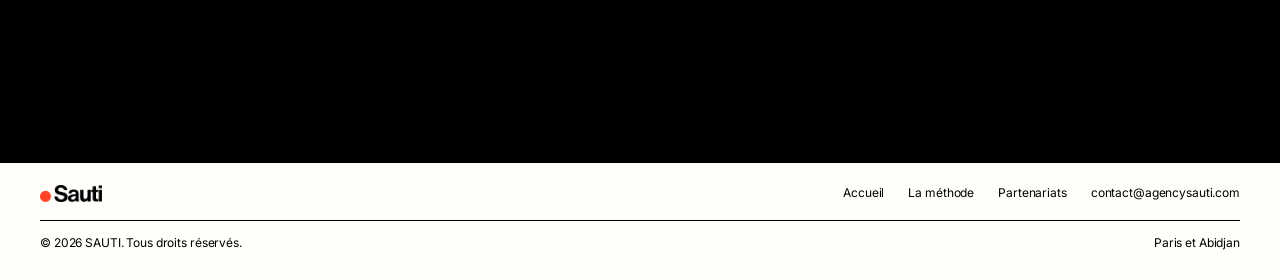
==== commit 7311b7fa: "Add files via upload" ====
--- a/index.html
+++ b/index.html
@@ -3,11 +3,11 @@
 <head>
 <meta charset="utf-8">
 <meta name="viewport" content="width=device-width,initial-scale=1,viewport-fit=cover">
-<title>SAUTI — Studio de marque, Paris et Abidjan</title>
+<title>SAUTI, studio de marque à Paris et Abidjan</title>
 <meta name="description" content="SAUTI aide les consultants, coachs, formateurs et indépendants qui vendent déjà à rendre leur image en ligne aussi forte que leur niveau réel.">
-<meta name="theme-color" content="#1d1d1d">
+<meta name="theme-color" content="#000000">
 <meta property="og:type" content="website">
-<meta property="og:title" content="SAUTI — Studio de marque">
+<meta property="og:title" content="SAUTI, studio de marque">
 <meta property="og:description" content="Votre visibilité n’a pas rattrapé votre niveau réel. SAUTI comble l’écart.">
 <meta property="og:image" content="og-image.jpg">
 <link rel="icon" href="favicon.png" type="image/png">
@@ -30,7 +30,7 @@
       <a href="#studio">Le studio</a>
       <a href="partenariats.html">Partenariats</a>
     </nav>
-    <a class="nav-cta" href="#contact"><span>Rendez-vous</span></a>
+    <a class="nav-cta" href="#contact"><span>Réserver</span></a>
     <button class="burger" id="burger" type="button" aria-expanded="false" aria-controls="menu" aria-label="Ouvrir le menu"><i></i><i></i></button>
   </div>
 </header>
@@ -89,7 +89,7 @@
               <div class="st"><span class="k">Étape 3 sur 6</span><h3>Construction</h3><p>Identité, site, supports. Chaque élément porte ce message.</p></div>
               <div class="st"><span class="k">Étape 4 sur 6</span><h3>Production et diffusion</h3><p>Images, films, contenus. Publiés là où vos futurs clients vous cherchent.</p></div>
               <div class="st"><span class="k">Étape 5 sur 6</span><h3>Mesure</h3><p>On suit ce qui fonctionne. On corrige ce qui ne fonctionne pas.</p></div>
-              <div class="st"><span class="k">Étape 6 sur 6</span><h3>Conversion</h3><p>La visibilité devient des rendez-vous avec les bonnes personnes.</p></div>
+              <div class="st"><span class="k">Étape 6 sur 6</span><h3>Conversion</h3><p>La visibilité vous amène les bonnes personnes.</p></div>
             </div>
           </div>
           <div class="wheel" aria-hidden="true">
--- a/style.css
+++ b/style.css
@@ -3,16 +3,16 @@
 @font-face{font-family:"Inter";font-style:normal;font-weight:600;font-display:swap;src:url("inter-600.woff2") format("woff2")}
 @font-face{font-family:"Inter";font-style:normal;font-weight:700;font-display:swap;src:url("inter-700.woff2") format("woff2")}
 :root{
-  --char:#1d1d1d;
-  --red:#d6392b;
-  --cream:#f1ebdf;
-  --ink:#1d1d1f;
-  --grey:#f5f5f7;
-  --white:#fff;
-  --orange:#ff432e;
-  --sub:#6e6e73;
-  --sub-d:#a1a1a6;
-  --line:#d2d2d7;
+  --char:#000000;
+  --red:#ff4328;
+  --cream:#fffefa;
+  --ink:#000000;
+  --grey:#fffefa;
+  --white:#fffefa;
+  --orange:#ff4328;
+  --sub:#000000;
+  --sub-d:#fffefa;
+  --line:#000000;
   --pad:max(22px,env(safe-area-inset-left));
   --max:1200px;
   --nav:52px;
@@ -35,10 +35,10 @@
 
 .nav{position:fixed;inset:0 0 auto;z-index:60;height:var(--nav);color:var(--cream);transition:color .4s var(--ease),background-color .4s var(--ease)}
 .nav::after{content:"";position:absolute;inset:auto 0 0;height:1px;background:currentColor;opacity:0;transition:opacity .4s}
-.nav.is-scrolled{background:rgba(29,29,29,.72);-webkit-backdrop-filter:saturate(180%) blur(20px);backdrop-filter:saturate(180%) blur(20px)}
+.nav.is-scrolled{background:rgba(0,0,0,.82);-webkit-backdrop-filter:saturate(180%) blur(20px);backdrop-filter:saturate(180%) blur(20px)}
 .nav.is-scrolled::after{opacity:.1}
 .nav.is-light{color:var(--ink)}
-.nav.is-light.is-scrolled{background:rgba(255,255,255,.74)}
+.nav.is-light.is-scrolled{background:rgba(255,254,250,.86)}
 .nav.is-clear,.nav.is-clear.is-scrolled,.nav.is-light.is-clear.is-scrolled{background:transparent;-webkit-backdrop-filter:none;backdrop-filter:none}
 .nav.is-clear::after{opacity:0}
 .nav-in{max-width:var(--max);height:100%;margin:0 auto;padding:0 var(--pad);display:flex;align-items:center;gap:36px}
@@ -78,7 +78,7 @@
 .pill{display:inline-flex;align-items:center;justify-content:center;gap:12px;height:50px;padding:0 26px 0 22px;border-radius:25px;font-size:17px;font-weight:500;white-space:nowrap;transition:transform .3s var(--ease),background-color .3s}
 .pill:active{transform:scale(.97)}
 .pill.ink{background:var(--ink);color:var(--white)}
-.pill.ink:hover{background:#000}
+.pill.ink:hover{background:var(--ink)}
 .pill.cream{background:var(--cream);color:var(--ink)}
 .pill.cream:hover{background:var(--white)}
 .pill .bdot{width:8px;height:8px;border-radius:50%;background:var(--orange);flex:none}
@@ -90,7 +90,7 @@
 .dot,.fx{display:none}
 .scene{position:relative;min-height:100svh;display:flex;align-items:center;justify-content:center;padding:calc(var(--nav) + 48px) var(--pad) 72px;background:var(--bg,var(--char));color:var(--fg,var(--cream))}
 .s-intro{--bg:var(--char)}
-.s-red{--bg:var(--red);--fg:#fff}
+.s-red{--bg:var(--red);--fg:var(--white)}
 .s-who{--bg:var(--char)}
 .s-method{--bg:var(--cream);--fg:var(--ink)}
 .s-call{--bg:var(--cream);--fg:var(--ink)}
@@ -122,30 +122,30 @@
 .method{width:min(100%,var(--max));display:grid;grid-template-columns:5fr 6fr;gap:40px 64px;align-items:center}
 .method h2{font-size:clamp(44px,6.4vw,92px);line-height:.98;letter-spacing:-.05em;font-weight:700}
 .st-wrap{position:relative;margin-top:clamp(28px,4vw,48px)}
-.st{padding:18px 0;border-top:1px solid rgba(29,29,31,.14)}
+.st{padding:18px 0;border-top:1px solid var(--ink)}
 .st .k{font-size:14px;font-weight:600;color:var(--red);font-variant-numeric:tabular-nums}
 .st h3{margin-top:6px;font-size:clamp(26px,2.8vw,40px);line-height:1.05;letter-spacing:-.04em;font-weight:600}
-.st p{margin-top:10px;font-size:clamp(16px,1.3vw,19px);line-height:1.45;color:#5b5750;max-width:36ch}
+.st p{margin-top:10px;font-size:clamp(16px,1.3vw,19px);line-height:1.45;color:var(--ink);max-width:36ch}
 .wheel{position:relative;width:min(100%,560px);aspect-ratio:1;justify-self:center}
 .wheel svg{position:absolute;inset:0;width:100%;height:100%;overflow:visible}
-.wheel .track{fill:none;stroke:rgba(29,29,31,.08);stroke-width:13}
+.wheel .track{fill:none;stroke:var(--ink);stroke-width:.6}
 .wheel .seg{fill:none;stroke:var(--orange);stroke-width:13;stroke-linecap:butt}
 .wheel .seg:nth-child(odd){stroke:var(--red)}
 .hub{position:absolute;left:21%;top:21%;width:58%;aspect-ratio:1;display:grid;place-items:center}
 .hub .anchor{position:absolute;inset:0}
 .hub span{position:relative;font-size:clamp(22px,2.6vw,36px);font-weight:700;letter-spacing:-.04em;color:var(--ink)}
-.wl{position:absolute;transform:translate(-50%,-50%);font-size:clamp(11px,1vw,14px);font-weight:500;white-space:nowrap;color:var(--ink);transition:opacity .4s var(--ease)}
+.wl{position:absolute;transform:translate(-50%,-50%);font-size:clamp(11px,1vw,14px);font-weight:500;white-space:nowrap;color:var(--ink);transition:color .4s var(--ease)}
 .wl b{font-weight:600;margin-right:4px}
 
 .s-call{flex-direction:column;text-align:center}
 .s-call h2{font-size:clamp(56px,11vw,168px);line-height:.95;letter-spacing:-.06em;font-weight:700}
-.s-call p{margin:24px 0 36px;font-size:clamp(17px,1.6vw,21px);color:#5b5750;max-width:32ch}
+.s-call p{margin:24px 0 36px;font-size:clamp(17px,1.6vw,21px);color:var(--ink);max-width:32ch}
 
 .s-end{flex-direction:column;text-align:center}
 .endmark{position:relative;width:clamp(240px,42vw,600px);aspect-ratio:565/155}
 .endmark img{position:absolute;left:23.186%;top:0;width:76.814%;height:100%}
 .endmark .anchor{position:absolute;left:0;bottom:0;width:17.876%;aspect-ratio:1}
-.end-meta{margin-top:clamp(28px,3.4vw,44px);display:flex;gap:28px;font-size:14px;color:#5b5750;letter-spacing:0}
+.end-meta{margin-top:clamp(28px,3.4vw,44px);display:flex;gap:28px;font-size:14px;color:var(--ink);letter-spacing:0}
 
 .motion .story{height:var(--story,820svh)}
 .motion .stage{position:sticky;top:0;height:100svh;overflow:hidden;background:var(--char)}
@@ -157,16 +157,15 @@
 .motion .scene{z-index:3}
 .motion .s-red{z-index:3}
 .motion .fx{display:block;position:absolute;inset:0;pointer-events:none;z-index:1}
-.grid-l{background-image:linear-gradient(rgba(241,235,223,.06) 1px,transparent 1px),linear-gradient(90deg,rgba(241,235,223,.06) 1px,transparent 1px);background-size:64px 64px;background-position:center}
-.grid-d{background-image:linear-gradient(rgba(29,29,31,.06) 1px,transparent 1px),linear-gradient(90deg,rgba(29,29,31,.06) 1px,transparent 1px);background-size:64px 64px;background-position:center}
-.rings svg{position:absolute;right:-18vmin;bottom:-30vmin;width:90vmin;height:90vmin;fill:none;stroke:rgba(255,255,255,.45);stroke-width:.6}
-.motion .who-list li{opacity:.28}
-.motion .who-list li.on{opacity:1;transform:translateX(6px)}
+.grid-l{background:none}
+.grid-d{background:none}
+.rings svg{position:absolute;right:-18vmin;bottom:-30vmin;width:90vmin;height:90vmin;fill:none;stroke:#fffefa;stroke-width:.6}
+.motion .who-list li{color:transparent;-webkit-text-stroke:1px var(--cream)}
+.motion .who-list li.on{color:var(--cream);-webkit-text-stroke:0;transform:translateX(6px)}
 .motion .st-wrap{min-height:200px}
 .motion .st{position:absolute;inset:0 0 auto;opacity:0;transform:translateY(14px);transition:opacity .45s var(--ease),transform .45s var(--ease)}
 .motion .st.on{opacity:1;transform:none}
-.motion .wl{opacity:.35}
-.motion .wl.on{opacity:1}
+.motion .wl.on{color:var(--orange)}
 .motion .s-intro h1 .ln{opacity:0;transform:translateY(.4em);transition:opacity 1s var(--ease),transform 1.1s var(--ease)}
 .motion.ready .s-intro h1 .ln{opacity:1;transform:none}
 .motion.ready .s-intro h1 .ln:nth-child(2){transition-delay:.08s}
@@ -224,7 +223,7 @@
 .partner-cols p{font-size:clamp(18px,1.5vw,21px);line-height:1.45;max-width:38ch}
 .partner-cols dl{margin:0;border-top:1px solid var(--line)}
 .partner-cols dl div{display:flex;justify-content:space-between;gap:16px;padding:13px 0;border-bottom:1px solid var(--line);font-size:16px}
-.dark .partner-cols dl,.dark .partner-cols dl div{border-color:rgba(241,235,223,.16)}
+.dark .partner-cols dl,.dark .partner-cols dl div{border-color:var(--cream)}
 .partner-cols dt{color:var(--sub)}
 .dark .partner-cols dt{color:var(--sub-d)}
 .partner-cols dd{margin:0;text-align:right}
